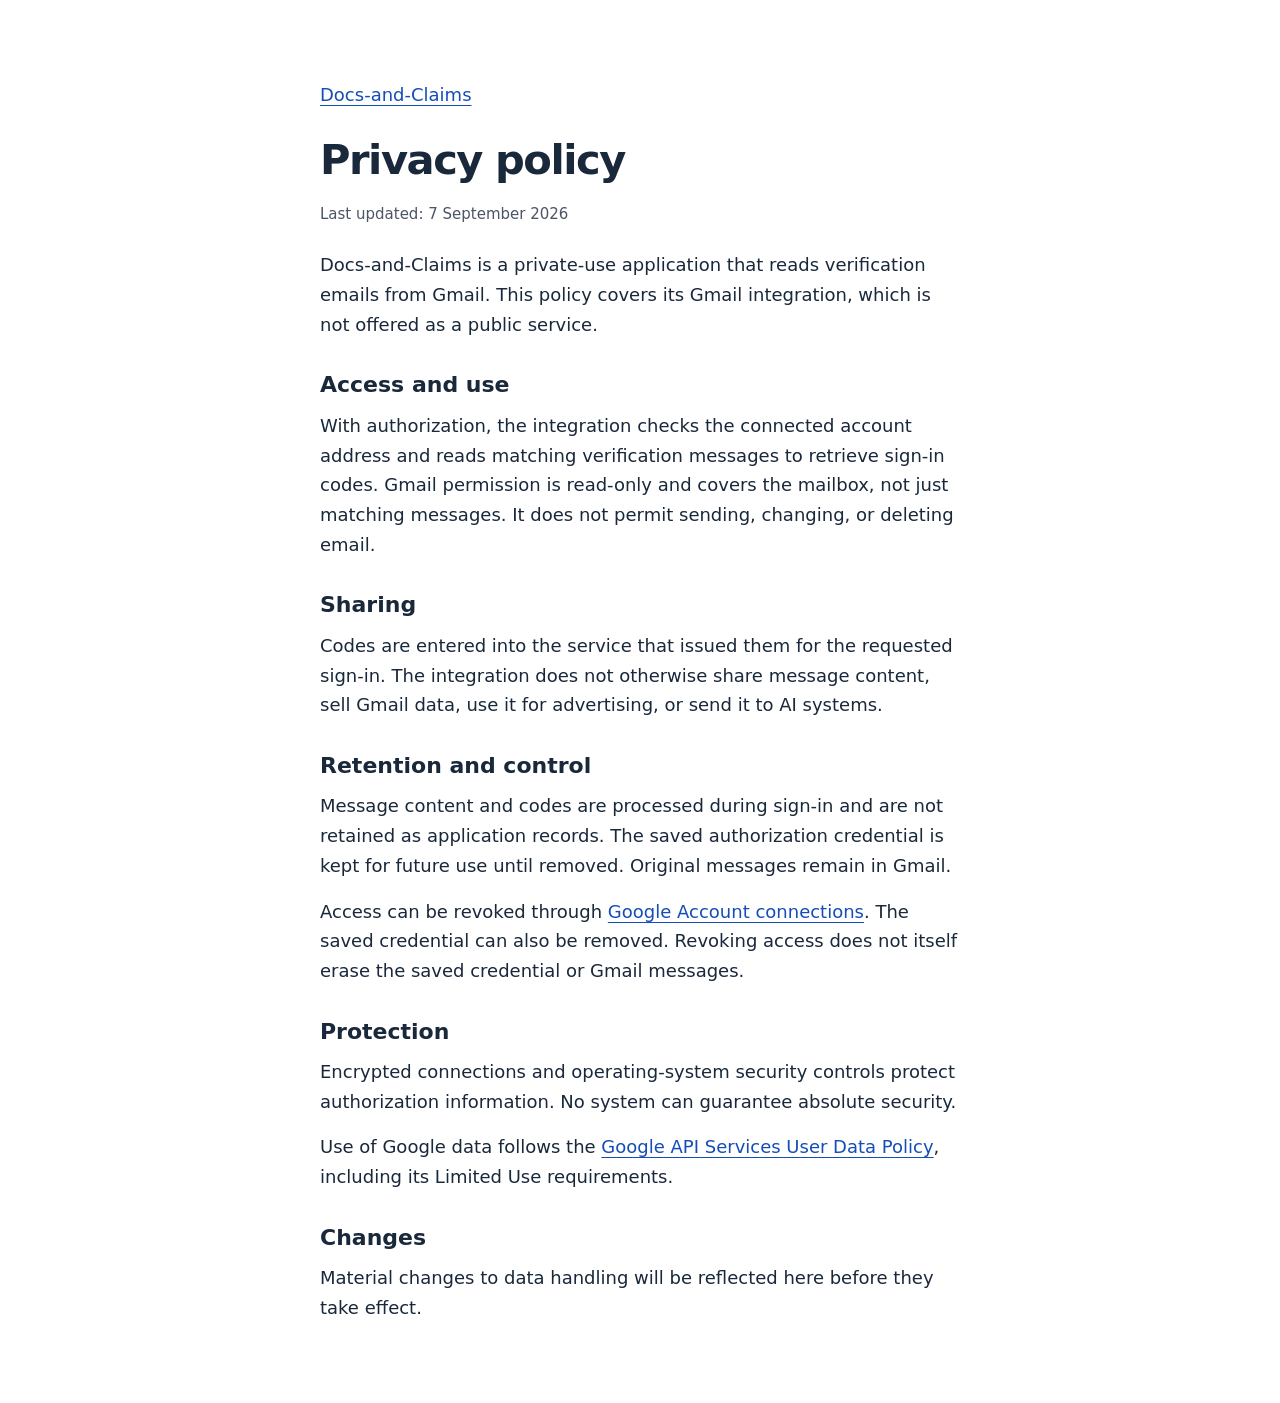
==== docs/privacy.html @ b8220c6a "Publish minimal application homepage and Gmail privacy notice" ====
<!DOCTYPE html>
<html lang="en">
  <head>
    <meta charset="utf-8">
    <meta name="viewport" content="width=device-width, initial-scale=1">
    <meta name="description" content="How the Docs-and-Claims Gmail integration accesses, uses, and protects information.">
    <title>Privacy policy — Docs-and-Claims</title>
    <link rel="stylesheet" href="styles.css">
  </head>
  <body>
    <main class="page">
      <nav aria-label="Home"><a href="./">Docs-and-Claims</a></nav>
      <h1>Privacy policy</h1>
      <p class="date">Last updated: <time datetime="2026-09-07">7 September 2026</time></p>
      <p>Docs-and-Claims is a private-use application that reads verification emails from Gmail. This policy covers its Gmail integration, which is not offered as a public service.</p>

      <section aria-labelledby="access">
        <h2 id="access">Access and use</h2>
        <p>With authorization, the integration checks the connected account address and reads matching verification messages to retrieve sign-in codes. Gmail permission is read-only and covers the mailbox, not just matching messages. It does not permit sending, changing, or deleting email.</p>
      </section>

      <section aria-labelledby="sharing">
        <h2 id="sharing">Sharing</h2>
        <p>Codes are entered into the service that issued them for the requested sign-in. The integration does not otherwise share message content, sell Gmail data, use it for advertising, or send it to AI systems.</p>
      </section>

      <section aria-labelledby="retention">
        <h2 id="retention">Retention and control</h2>
        <p>Message content and codes are processed during sign-in and are not retained as application records. The saved authorization credential is kept for future use until removed. Original messages remain in Gmail.</p>
        <p>Access can be revoked through <a href="https://myaccount.google.com/connections">Google Account connections</a>. The saved credential can also be removed. Revoking access does not itself erase the saved credential or Gmail messages.</p>
      </section>

      <section aria-labelledby="protection">
        <h2 id="protection">Protection</h2>
        <p>Encrypted connections and operating-system security controls protect authorization information. No system can guarantee absolute security.</p>
        <p>Use of Google data follows the <a href="https://developers.google.com/terms/api-services-user-data-policy">Google API Services User Data Policy</a>, including its Limited Use requirements.</p>
      </section>

      <section aria-labelledby="changes">
        <h2 id="changes">Changes</h2>
        <p>Material changes to data handling will be reflected here before they take effect.</p>
      </section>
    </main>
  </body>
</html>
---- docs/styles.css ----
:root {
  color-scheme: light;
  font-family: system-ui, -apple-system, "Segoe UI", sans-serif;
  font-size: 100%;
  color: #19283a;
  background: #ffffff;
  --link: #154db8;
}

* {
  box-sizing: border-box;
}

body {
  margin: 0;
  font-size: 1.125rem;
  line-height: 1.65;
}

.page {
  width: 100%;
  max-width: 44rem;
  margin-inline: auto;
  padding: clamp(1.5rem, 5vw, 3.5rem) clamp(1.25rem, 5vw, 2rem) 4rem;
  overflow-wrap: anywhere;
}

.home {
  padding-top: clamp(3rem, 12vw, 7rem);
}

h1,
h2 {
  line-height: 1.25;
  font-weight: 650;
}

h1 {
  margin: 1.5rem 0 1rem;
  font-size: clamp(2rem, 6vw, 2.6rem);
  letter-spacing: -0.035em;
}

h2 {
  margin: 2rem 0 0.75rem;
  font-size: 1.375rem;
}

p {
  margin: 0 0 1rem;
}

nav {
  margin-block: 1.5rem;
}

a {
  color: var(--link);
  text-underline-offset: 0.2em;
  text-decoration-thickness: 0.08em;
}

a:hover {
  text-decoration-thickness: 0.15em;
}

a:focus-visible {
  outline: 3px solid var(--link);
  outline-offset: 4px;
  border-radius: 2px;
}

.date {
  color: #4b5563;
  font-size: 0.9375rem;
  margin-bottom: 1.5rem;
}
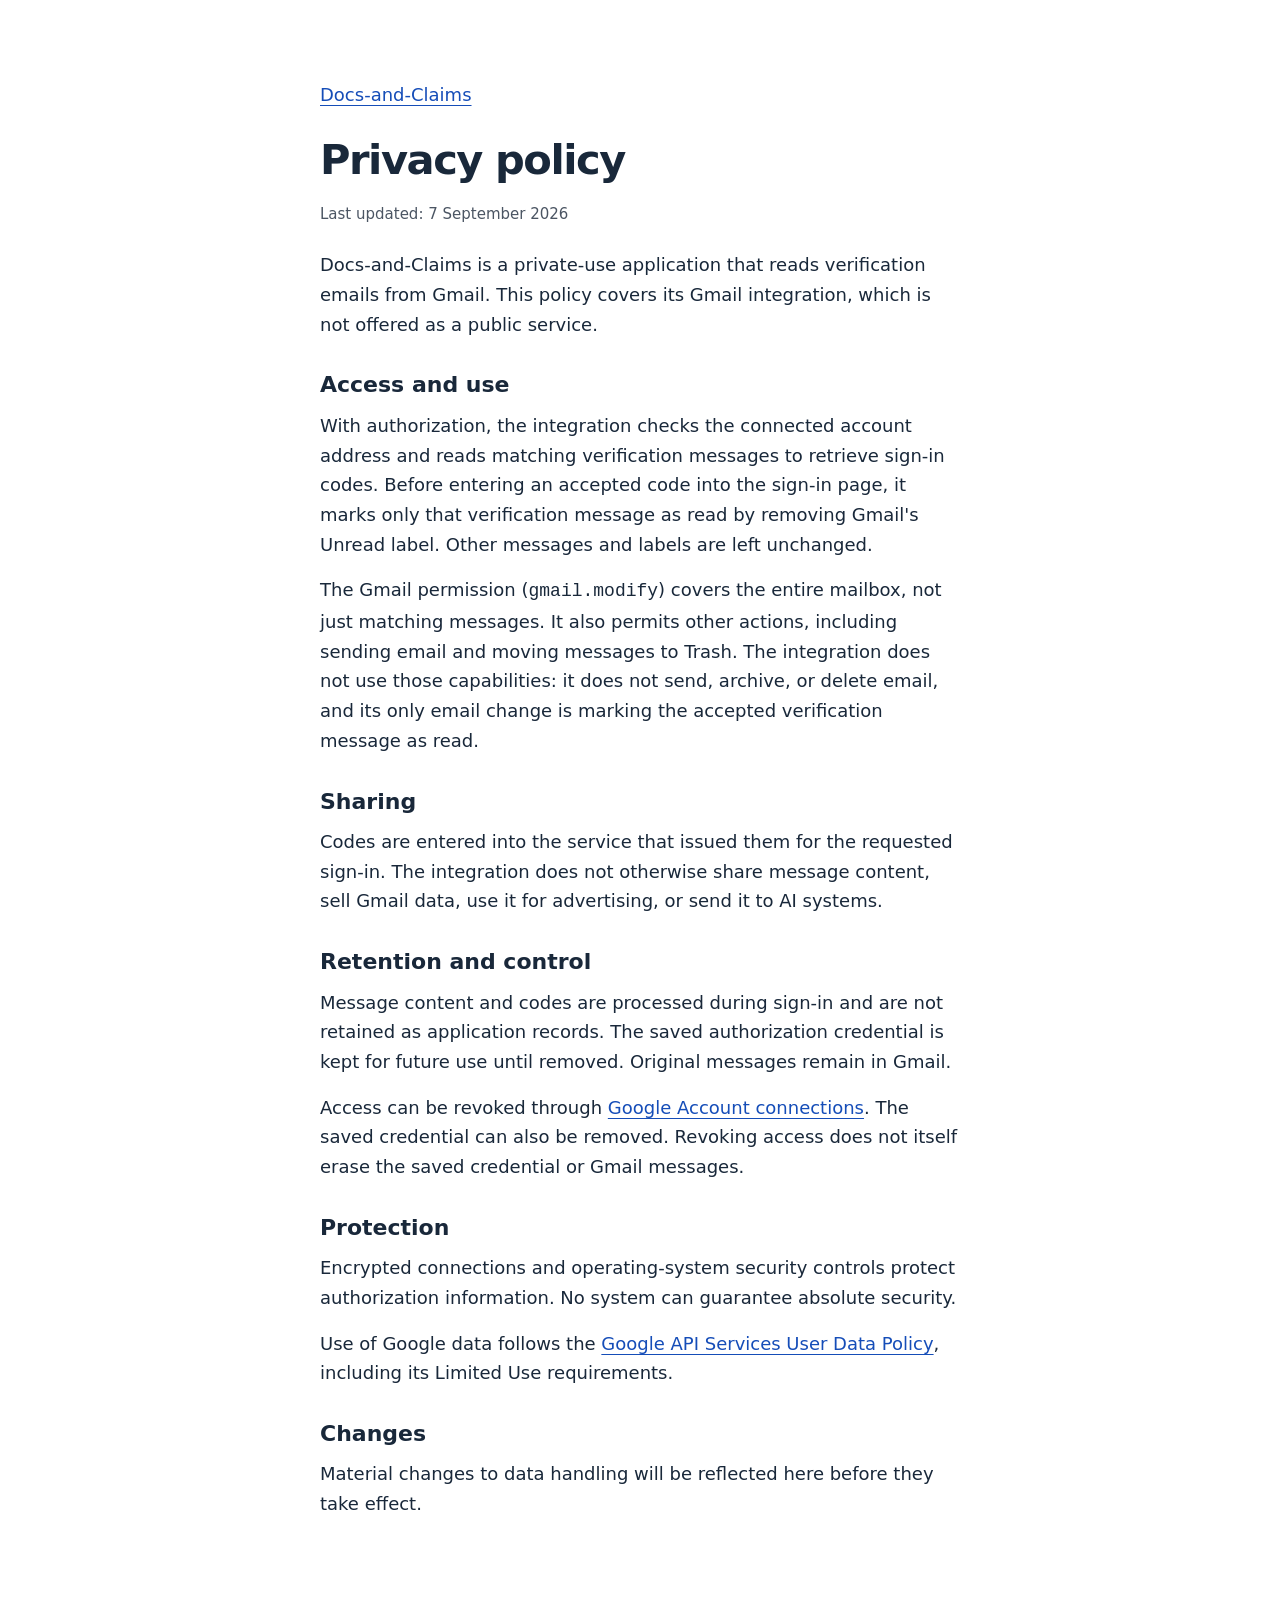
==== commit 06cfd925: "Clarify Gmail permission and verification email read status" ====
--- a/docs/privacy.html
+++ b/docs/privacy.html
@@ -16,7 +16,8 @@
 
       <section aria-labelledby="access">
         <h2 id="access">Access and use</h2>
-        <p>With authorization, the integration checks the connected account address and reads matching verification messages to retrieve sign-in codes. Gmail permission is read-only and covers the mailbox, not just matching messages. It does not permit sending, changing, or deleting email.</p>
+        <p>With authorization, the integration checks the connected account address and reads matching verification messages to retrieve sign-in codes. Before entering an accepted code into the sign-in page, it marks only that verification message as read by removing Gmail's Unread label. Other messages and labels are left unchanged.</p>
+        <p>The Gmail permission (<code>gmail.modify</code>) covers the entire mailbox, not just matching messages. It also permits other actions, including sending email and moving messages to Trash. The integration does not use those capabilities: it does not send, archive, or delete email, and its only email change is marking the accepted verification message as read.</p>
       </section>
 
       <section aria-labelledby="sharing">
